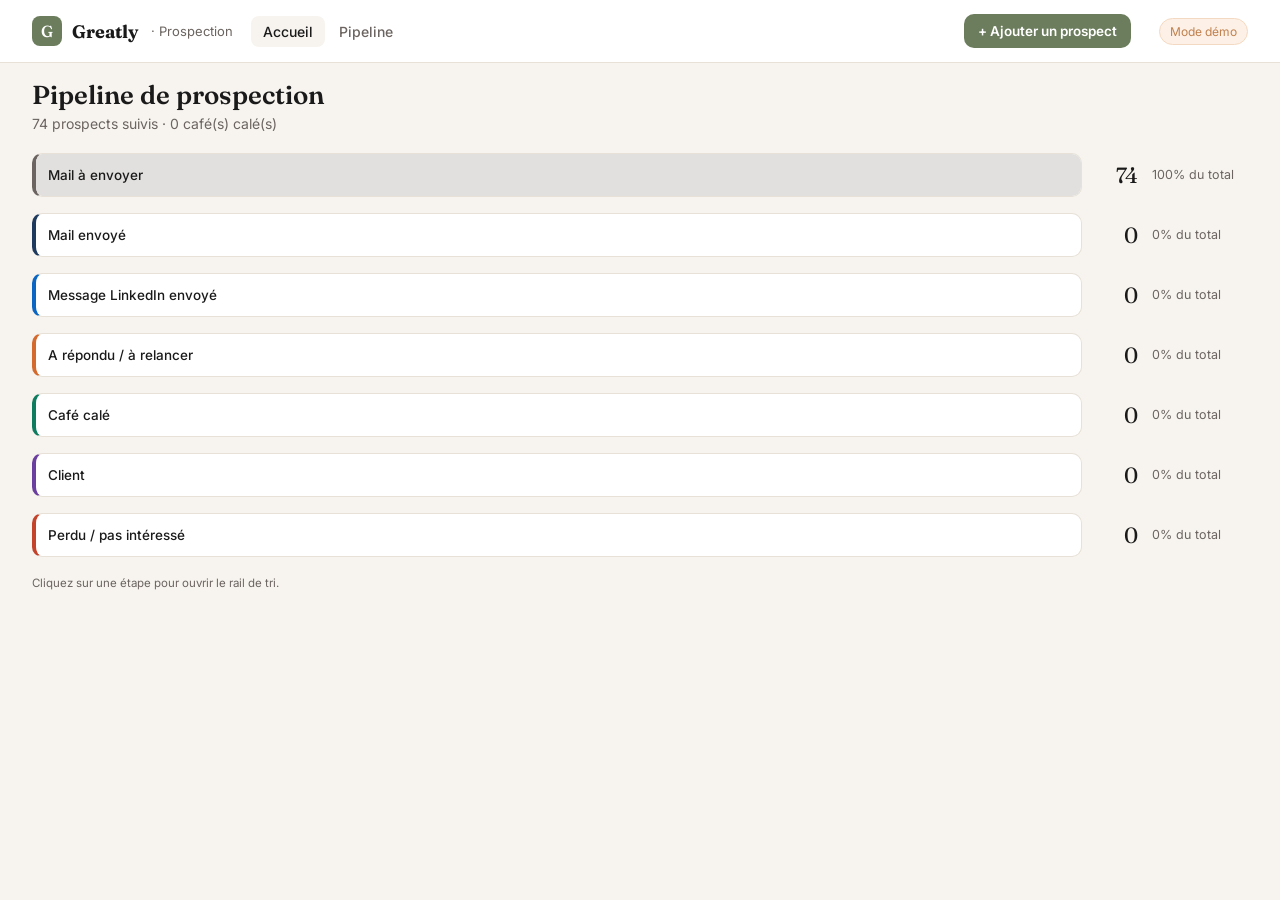
==== index.html @ 0a08d53c "Page 95% + filtres par etape + edition par section (crayon) + etape 'Message LinkedIn envoye' + bout" ====
<!DOCTYPE html>
<html lang="fr">
<head>
<meta charset="UTF-8">
<meta name="viewport" content="width=device-width, initial-scale=1.0">
<title>Prospection · Greatly</title>
<link rel="preconnect" href="https://fonts.googleapis.com">
<link href="https://fonts.googleapis.com/css2?family=Fraunces:opsz,wght@9..144,400;9..144,600&family=Inter:wght@400;500;600&display=swap" rel="stylesheet">
<link rel="stylesheet" href="css/theme.css?v=8">
<link rel="stylesheet" href="css/app.css?v=8">
</head>
<body>
  <header class="top">
    <div class="brand"><div class="logo">G</div><b>Greatly</b><span>· Prospection</span></div>
    <nav class="nav">
      <a id="navHome" class="active" onclick="goHome()">Accueil</a>
      <a id="navBoard" onclick="goBoard()">Pipeline</a>
    </nav>
    <button class="btn-add" id="addBtn">+ Ajouter un prospect</button>
    <div class="demo-badge" id="modeBadge">Mode démo</div>
  </header>

  <main>
    <section id="homeView"></section>
    <section id="boardView" class="hidden">
      <div class="stats" id="stats"></div>
      <div class="board" id="board"></div>
    </section>
    <section id="detailView" class="hidden"></section>
    <section id="formView" class="hidden"></section>
  </main>

  <div class="toast" id="toast"></div>

  <script src="js/config.js?v=8"></script>
  <script src="js/data.js?v=8"></script>
  <script src="js/store.js?v=8"></script>
  <script src="js/ui.js?v=8"></script>
  <script src="js/home.js?v=8"></script>
  <script src="js/board.js?v=8"></script>
  <script src="js/detail.js?v=8"></script>
  <script src="js/form.js?v=8"></script>
  <script src="js/app.js?v=8"></script>
</body>
</html>
---- css/theme.css ----
/* theme.css — charte Greatly + base partagée (admin + landing) */
:root{
  --green:#6B7D5C; --green-d:#5d6e50; --green-light:#8A9B7A; --soft:#B5C4A6;
  --dark:#1A1A1A; --muted:#6B6460; --bg:#F7F4EF; --white:#fff; --line:#E7E1D7;
  --shadow:0 1px 3px rgba(26,26,26,.06),0 4px 18px rgba(26,26,26,.05);
  /* couleurs des colonnes du rail (silos Greatly) */
  --l1:#6B6460; --l2:#1E3A5F; --l3:#D46A2D; --l4:#0D7C5F; --l5:#6B3FA0; --l6:#C4432B; --l7:#0A66C2;
}
*{box-sizing:border-box;margin:0;padding:0}
body{font-family:'Inter',system-ui,sans-serif;color:var(--dark);background:var(--bg);-webkit-font-smoothing:antialiased}
h1,h2,.serif{font-family:'Fraunces',Georgia,serif;font-weight:600}

/* logo + marque (réutilisés sur les deux pages) */
.brand{display:flex;align-items:center;gap:10px}
.logo{width:30px;height:30px;border-radius:8px;background:var(--green);display:grid;place-items:center;color:#fff;font-family:'Fraunces',serif;font-weight:600}
.brand b{font-family:'Fraunces',serif;font-size:18px}
.brand span{color:var(--muted);font-size:13px;margin-left:2px}
---- css/app.css ----
/* app.css — interface admin : header, compteurs, rail, fiche */

header.top{background:var(--white);border-bottom:1px solid var(--line);padding:14px 2.5vw;display:flex;align-items:center;gap:18px;position:sticky;top:0;z-index:20}
.demo-badge{margin-left:auto;font-size:12px;background:#FDF0E6;color:#C0814E;border:1px solid #F4D9C2;padding:5px 10px;border-radius:999px}

.stats{display:flex;gap:8px;padding:16px 2.5vw 4px;flex-wrap:wrap}
.stat{background:var(--white);border:1px solid var(--line);border-radius:12px;padding:10px 16px;min-width:120px;box-shadow:var(--shadow)}
.stat .n{font-family:'Fraunces',serif;font-size:22px;line-height:1}
.stat .k{font-size:12px;color:var(--muted);margin-top:4px}

.board{display:flex;gap:14px;padding:18px 2.5vw 40px;overflow-x:auto;align-items:flex-start}
.lane{background:rgba(255,255,255,.55);border:1px solid var(--line);border-radius:14px;min-width:268px;width:268px;flex:0 0 auto;display:flex;flex-direction:column;max-height:calc(100vh - 200px)}
.lane-head{padding:12px 14px;display:flex;align-items:center;gap:8px;border-bottom:1px solid var(--line)}
.dot{width:9px;height:9px;border-radius:50%}
.lane-head b{font-size:13.5px;font-weight:600}
.lane-head .count{margin-left:auto;font-size:12px;color:var(--muted);background:#fff;border:1px solid var(--line);border-radius:999px;padding:1px 8px}
.lane-body{padding:10px;display:flex;flex-direction:column;gap:9px;overflow-y:auto}
.lane.drag-over{outline:2px dashed var(--green-light);outline-offset:-4px}

.card{background:var(--white);border:1px solid var(--line);border-left:3px solid var(--green);border-radius:10px;padding:11px 12px;cursor:grab;box-shadow:var(--shadow);transition:transform .08s,box-shadow .12s}
.card:hover{transform:translateY(-1px);box-shadow:0 6px 20px rgba(26,26,26,.09)}
.card.dragging{opacity:.5}
.card .co{font-weight:600;font-size:13.5px;line-height:1.25}
.card .dir{font-size:12.5px;color:var(--dark);margin-top:3px}
.card .meta{font-size:11.5px;color:var(--muted);margin-top:6px;display:flex;gap:6px;flex-wrap:wrap}
.pill{background:var(--bg);border:1px solid var(--line);border-radius:999px;padding:1px 7px}
.card .no-dir{color:#B98A5E}

/* Vue Pipeline : liste pleine largeur */
.plist{flex:1 1 auto;min-width:0;width:100%;display:flex;flex-direction:column;border:1px solid var(--line);border-radius:12px;overflow:hidden;background:var(--white);box-shadow:var(--shadow)}
.lhead{display:flex;align-items:center;gap:14px;padding:10px 16px;font-size:11px;text-transform:uppercase;letter-spacing:.04em;color:var(--muted);background:var(--bg);border-bottom:1px solid var(--line)}
.lrow{display:flex;align-items:center;gap:14px;padding:11px 16px;border-bottom:1px solid var(--line);cursor:pointer}
.lrow:last-child{border-bottom:none}
.lrow:hover{background:#FBFAF7}
.lmain,.lh-main{flex:1.6 1 0;min-width:0;display:flex;flex-direction:column}
.lco{font-weight:600;font-size:14px;line-height:1.2}
.ldir{font-size:12.5px;color:var(--muted)}
.ldir.no-dir{color:#B98A5E}
.lmeta,.lh-meta{flex:1.4 1 0;min-width:0;font-size:12.5px;color:var(--muted);white-space:nowrap;overflow:hidden;text-overflow:ellipsis}
.lstage,.lh-stage{flex:0 0 168px}
.lstage select{padding:7px 9px;font-size:12.5px}
.lacts,.lh-acts{flex:0 0 auto;display:flex;gap:6px;align-items:center}
.ic{font-size:12px;border:1px solid var(--line);background:var(--bg);border-radius:8px;padding:5px 10px;text-decoration:none;color:var(--dark);font-family:inherit;cursor:pointer;white-space:nowrap;line-height:1.4}
.ic:hover{border-color:var(--green);color:var(--green-d)}
.ic.off{color:#c4bdb4;cursor:default}
.lempty{padding:26px 16px;text-align:center;color:var(--muted);font-size:14px}

/* Filtres par étape (cliquables) */
.fchip{display:inline-flex;align-items:center;gap:7px;background:var(--white);border:1px solid var(--line);border-radius:999px;padding:7px 13px;font-size:13px;font-family:inherit;color:var(--dark);cursor:pointer}
.fchip:hover{border-color:var(--green-light)}
.fchip.active{background:var(--green);color:#fff;border-color:var(--green)}
.fchip b{font-weight:600}
.fdot{width:8px;height:8px;border-radius:50%}

/* Crayon d'édition de section */
.stitle-row{display:flex;align-items:center;justify-content:space-between}
.pen{background:none;border:none;color:var(--muted);cursor:pointer;padding:2px 0;display:inline-flex;align-items:center}
.pen:hover{color:var(--green-d)}
.edit-actions{display:flex;gap:8px;margin-top:12px}
.mini-btn{padding:8px 14px;font-size:13px;flex:0 0 auto}

/* Grand format : fiche sur 3 colonnes */
@media (min-width:1300px){ .detail-grid{grid-template-columns:repeat(3,1fr)} }
@media (max-width:760px){
  .lhead{display:none}
  .lrow{flex-wrap:wrap;gap:8px;align-items:flex-start}
  .lmain{flex:1 1 100%}
  .lmeta{flex:1 1 100%;white-space:normal}
  .lstage{flex:1 1 100%}
  .lstage select{width:100%}
  .lacts{flex:1 1 100%;flex-wrap:wrap}
}

/* Bouton d'ajout (header) */
.btn-add{margin-left:auto;background:var(--green);color:#fff;border:none;border-radius:10px;padding:9px 14px;font-size:13.5px;font-weight:600;font-family:inherit;cursor:pointer}
.btn-add:hover{background:var(--green-d)}
.demo-badge{margin-left:10px}

/* Navigation */
.nav{display:flex;gap:2px}
.nav a{font-size:14px;color:var(--muted);padding:7px 12px;border-radius:8px;cursor:pointer;font-weight:500}
.nav a.active{background:var(--bg);color:var(--dark)}
.nav a:hover{color:var(--dark)}

/* Vues */
.hidden{display:none}

/* Accueil : funnel du pipeline */
.home-head{margin-bottom:18px}
.home-head h1{font-size:26px;line-height:1.15;margin-bottom:4px}
.home-head .sub{color:var(--muted);font-size:14px}
.funnel{display:flex;flex-direction:column;gap:10px}
.funnel-row{display:flex;align-items:center;gap:14px;cursor:pointer;padding:3px 0}
.funnel-row:hover .fbar{box-shadow:0 4px 14px rgba(26,26,26,.08)}
.fbar{position:relative;flex:1;min-width:0;height:44px;background:var(--white);border:1px solid var(--line);border-radius:10px;overflow:hidden;display:flex;align-items:center;transition:box-shadow .12s}
.ffill{position:absolute;left:0;top:0;bottom:0}
.flabel{position:relative;padding-left:12px;font-size:13.5px;font-weight:500}
.fcount{font-family:'Fraunces',Georgia,serif;font-size:22px;min-width:42px;text-align:right}
.fpct{color:var(--muted);font-size:12.5px;min-width:96px}

/* Fiche / formulaire en pleine page */
.page{width:95%;max-width:none;margin:0 auto;padding:18px 0 64px}
.back-btn{background:none;border:none;color:var(--muted);font-family:inherit;font-size:14px;cursor:pointer;padding:6px 0;margin-bottom:8px}
.back-btn:hover{color:var(--green-d)}
.page-head{margin-bottom:16px}
.page-head h1{font-size:26px;line-height:1.15;margin-bottom:4px}
.page-head .sub{color:var(--muted);font-size:14px}
.detail-grid{display:grid;grid-template-columns:1fr;gap:0 28px}
.fl{display:block;font-size:11px;text-transform:uppercase;letter-spacing:.04em;color:var(--muted);margin:10px 0 4px}
.actions-row{flex-direction:column}

.section{margin-top:18px}
.section .stitle{font-size:11px;text-transform:uppercase;letter-spacing:.05em;color:var(--green);font-weight:600;margin-bottom:8px;border-bottom:1px solid var(--line);padding-bottom:5px}
.row{display:flex;justify-content:space-between;gap:12px;padding:5px 0;font-size:13.5px}
.row .k{color:var(--muted)}
.row .v{text-align:right;font-weight:500}
.row .v.empty{color:#B98A5E;font-weight:400;font-style:italic}

.statusbox{background:var(--bg);border:1px solid var(--line);border-radius:10px;padding:12px;margin-top:4px}
.statusbox label{font-size:11px;text-transform:uppercase;letter-spacing:.04em;color:var(--muted);display:block;margin-bottom:5px}
select,textarea,input{font-family:inherit;width:100%;border:1px solid var(--line);border-radius:8px;padding:9px 10px;font-size:13.5px;background:#fff;color:var(--dark)}
textarea{resize:vertical;min-height:72px}

.actions{display:flex;flex-direction:column;gap:9px;margin-top:18px}
.btn{border:none;border-radius:10px;padding:11px 14px;font-size:14px;font-weight:500;cursor:pointer;font-family:inherit;display:flex;align-items:center;gap:8px;justify-content:center}
.btn-primary{background:var(--green);color:#fff}
.btn-primary:hover{background:var(--green-d)}
.btn-ghost{background:var(--bg);color:var(--dark);border:1px solid var(--line)}
.hist{font-size:12.5px;color:var(--muted);padding:6px 0;border-bottom:1px dashed var(--line);display:flex;gap:8px}
.hint{font-size:11.5px;color:var(--muted);margin-top:16px}

/* Scénarios de landing (fiche) */
.scen-row{display:flex;align-items:center;justify-content:space-between;gap:10px;flex-wrap:wrap;padding:9px 0;border-bottom:1px dashed var(--line)}
.scen-name{font-size:13.5px;font-weight:500}
.scen-acts{display:flex;gap:6px}
.mini{background:var(--bg);border:1px solid var(--line);border-radius:8px;padding:6px 11px;font-size:12px;font-family:inherit;cursor:pointer;color:var(--dark)}
.mini:hover{border-color:var(--green);color:var(--green-d)}

.toast{position:fixed;bottom:22px;left:50%;transform:translateX(-50%) translateY(20px);background:var(--dark);color:#fff;padding:11px 18px;border-radius:10px;font-size:13.5px;opacity:0;pointer-events:none;transition:.25s;z-index:50}
.toast.show{opacity:1;transform:translateX(-50%) translateY(0)}

/* ---------- Mobile : colonnes empilées, fiche plein écran ---------- */
@media (max-width:680px){
  header.top{padding:12px 16px;gap:10px}
  .demo-badge{font-size:11px;padding:4px 8px}
  .stats{padding:12px 16px 0;gap:8px}
  .stat{min-width:0;flex:1 1 calc(50% - 4px);padding:9px 13px}
  .stat .n{font-size:19px}
  .board{flex-direction:column;padding:14px 16px 40px;overflow-x:visible;gap:12px}
  .lane{width:100%;min-width:0;max-height:none}
  .lane-body{max-height:none}
  .btn-add{padding:8px 12px;font-size:12.5px}
  .page{width:auto;padding:14px 16px 56px}
  .page-head h1{font-size:23px}
  .actions-row .btn{width:100%}
  .nav a{padding:6px 9px;font-size:13px}
  .fcount{font-size:19px;min-width:34px}
  .fpct{min-width:auto;font-size:11px}
  .funnel-row{gap:10px}
}

/* Desktop : fiche sur 2 colonnes + actions en ligne */
@media (min-width:720px){
  .detail-grid{grid-template-columns:1fr 1fr}
  .actions-row{flex-direction:row;flex-wrap:wrap}
  .actions-row .btn{flex:1 1 auto}
}
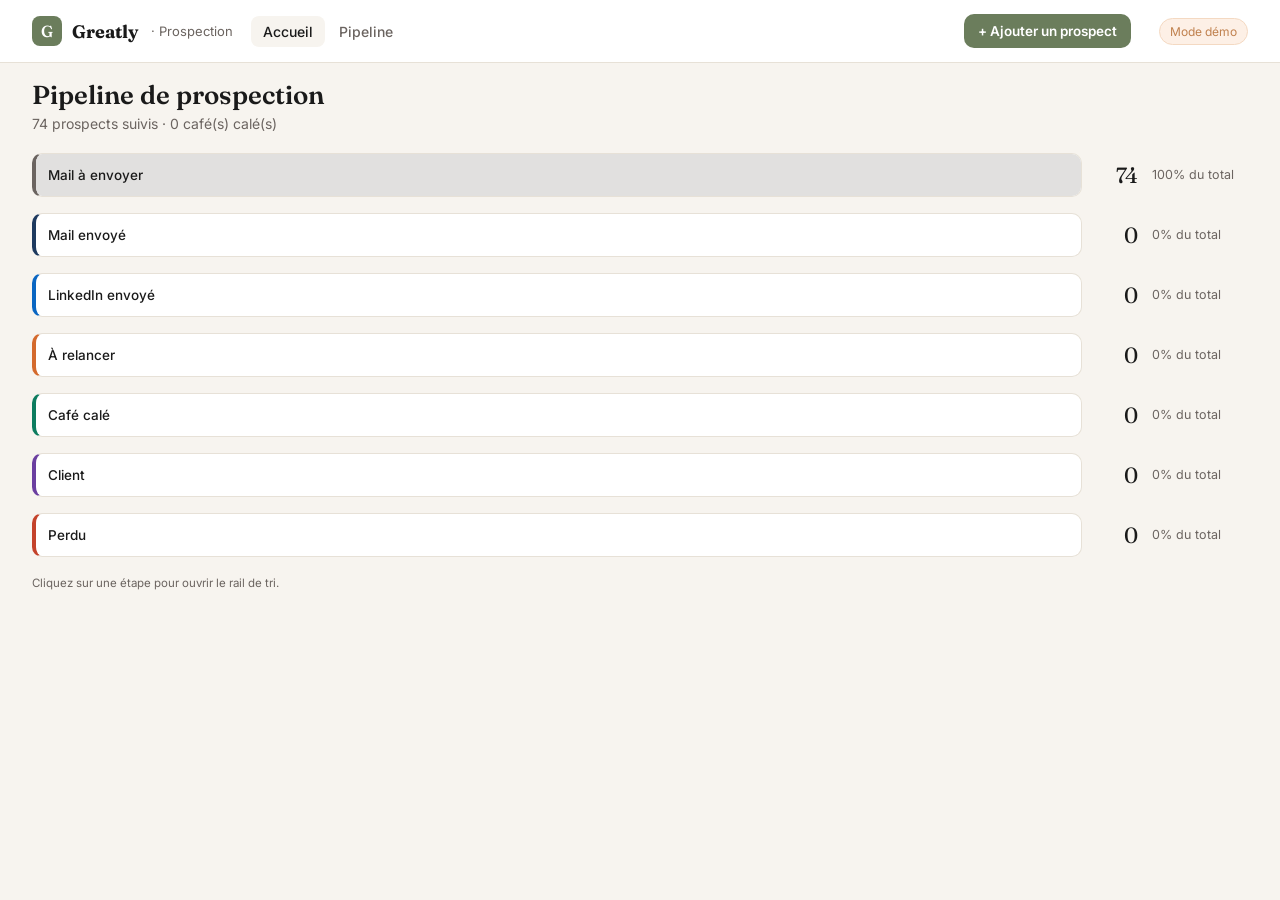
==== commit c190b367: "Audit UX : recherche + tri Pipeline, chip 'À compléter', bordure couleur + pastille d'étape, icônes " ====
--- a/index.html
+++ b/index.html
@@ -6,8 +6,8 @@
 <title>Prospection · Greatly</title>
 <link rel="preconnect" href="https://fonts.googleapis.com">
 <link href="https://fonts.googleapis.com/css2?family=Fraunces:opsz,wght@9..144,400;9..144,600&family=Inter:wght@400;500;600&display=swap" rel="stylesheet">
-<link rel="stylesheet" href="css/theme.css?v=8">
-<link rel="stylesheet" href="css/app.css?v=8">
+<link rel="stylesheet" href="css/theme.css?v=14">
+<link rel="stylesheet" href="css/app.css?v=14">
 </head>
 <body>
   <header class="top">
@@ -23,6 +23,7 @@
   <main>
     <section id="homeView"></section>
     <section id="boardView" class="hidden">
+      <div class="ptools" id="ptools"></div>
       <div class="stats" id="stats"></div>
       <div class="board" id="board"></div>
     </section>
@@ -32,14 +33,14 @@
 
   <div class="toast" id="toast"></div>
 
-  <script src="js/config.js?v=8"></script>
-  <script src="js/data.js?v=8"></script>
-  <script src="js/store.js?v=8"></script>
-  <script src="js/ui.js?v=8"></script>
-  <script src="js/home.js?v=8"></script>
-  <script src="js/board.js?v=8"></script>
-  <script src="js/detail.js?v=8"></script>
-  <script src="js/form.js?v=8"></script>
-  <script src="js/app.js?v=8"></script>
+  <script src="js/config.js?v=14"></script>
+  <script src="js/data.js?v=14"></script>
+  <script src="js/store.js?v=14"></script>
+  <script src="js/ui.js?v=14"></script>
+  <script src="js/home.js?v=14"></script>
+  <script src="js/board.js?v=14"></script>
+  <script src="js/detail.js?v=14"></script>
+  <script src="js/form.js?v=14"></script>
+  <script src="js/app.js?v=14"></script>
 </body>
 </html>
--- a/css/app.css
+++ b/css/app.css
@@ -29,18 +29,23 @@
 /* Vue Pipeline : liste pleine largeur */
 .plist{flex:1 1 auto;min-width:0;width:100%;display:flex;flex-direction:column;border:1px solid var(--line);border-radius:12px;overflow:hidden;background:var(--white);box-shadow:var(--shadow)}
 .lhead{display:flex;align-items:center;gap:14px;padding:10px 16px;font-size:11px;text-transform:uppercase;letter-spacing:.04em;color:var(--muted);background:var(--bg);border-bottom:1px solid var(--line)}
-.lrow{display:flex;align-items:center;gap:14px;padding:11px 16px;border-bottom:1px solid var(--line);cursor:pointer}
+.lrow{display:flex;align-items:center;gap:14px;padding:11px 16px;border-bottom:1px solid var(--line);border-left:4px solid transparent;cursor:pointer}
 .lrow:last-child{border-bottom:none}
 .lrow:hover{background:#FBFAF7}
 .lmain,.lh-main{flex:1.6 1 0;min-width:0;display:flex;flex-direction:column}
 .lco{font-weight:600;font-size:14px;line-height:1.2}
 .ldir{font-size:12.5px;color:var(--muted)}
-.ldir.no-dir{color:#B98A5E}
-.lmeta,.lh-meta{flex:1.4 1 0;min-width:0;font-size:12.5px;color:var(--muted);white-space:nowrap;overflow:hidden;text-overflow:ellipsis}
-.lstage,.lh-stage{flex:0 0 168px}
-.lstage select{padding:7px 9px;font-size:12.5px}
+.ldir.no-dir{color:#C0814E;display:inline-flex;align-items:center;gap:4px}
+.ldir.no-dir svg{width:13px;height:13px;flex:0 0 auto}
+.lmeta,.lh-meta{flex:1.3 1 0;min-width:0;font-size:12.5px;color:var(--muted);white-space:nowrap;overflow:hidden;text-overflow:ellipsis}
+.lh-stage{flex:0 0 180px}
+.lstage{display:inline-flex;align-items:center;gap:7px;border:1px solid var(--line);border-radius:999px;padding:3px 10px}
+.lstage .sdot{width:8px;height:8px;border-radius:50%;flex:0 0 auto}
+.lstage select{border:none;background:transparent;font-size:12.5px;padding:2px 2px;cursor:pointer;color:var(--dark);max-width:135px}
 .lacts,.lh-acts{flex:0 0 auto;display:flex;gap:6px;align-items:center}
-.ic{font-size:12px;border:1px solid var(--line);background:var(--bg);border-radius:8px;padding:5px 10px;text-decoration:none;color:var(--dark);font-family:inherit;cursor:pointer;white-space:nowrap;line-height:1.4}
+.ic{font-size:12px;border:1px solid var(--line);background:var(--bg);border-radius:8px;padding:5px 10px;text-decoration:none;color:var(--dark);font-family:inherit;cursor:pointer;white-space:nowrap;line-height:1.4;display:inline-flex;align-items:center}
+.ic svg{width:14px;height:14px;display:block}
+.ic-sq{padding:6px 8px}
 .ic:hover{border-color:var(--green);color:var(--green-d)}
 .ic.off{color:#c4bdb4;cursor:default}
 .lempty{padding:26px 16px;text-align:center;color:var(--muted);font-size:14px}
@@ -50,7 +55,10 @@
 .fchip:hover{border-color:var(--green-light)}
 .fchip.active{background:var(--green);color:#fff;border-color:var(--green)}
 .fchip b{font-weight:600}
+.fchip svg{width:14px;height:14px}
 .fdot{width:8px;height:8px;border-radius:50%}
+.fchip.todo{color:#C0814E;border-color:#E8C9A8;background:#FDF4EA}
+.fchip.todo.active{background:#C0814E;color:#fff;border-color:#C0814E}
 
 /* Crayon d'édition de section */
 .stitle-row{display:flex;align-items:center;justify-content:space-between}
@@ -58,9 +66,50 @@
 .pen:hover{color:var(--green-d)}
 .edit-actions{display:flex;gap:8px;margin-top:12px}
 .mini-btn{padding:8px 14px;font-size:13px;flex:0 0 auto}
-
-/* Grand format : fiche sur 3 colonnes */
+.relsel{width:auto;padding:5px 9px;font-size:12.5px}
+
+/* Barre d'outils Pipeline (recherche + tri) */
+.ptools{display:flex;gap:10px;padding:16px 2.5vw 0;flex-wrap:wrap;align-items:center}
+.psearch-wrap{flex:1 1 320px;min-width:0;display:flex;align-items:center;gap:8px;background:var(--white);border:1px solid var(--line);border-radius:12px;padding:0 12px;color:var(--muted)}
+.psearch-wrap svg{flex:0 0 auto}
+.psearch{flex:1;min-width:0;border:none;background:transparent;padding:12px 4px;font-size:14px;color:var(--dark)}
+.psearch:focus{outline:none}
+.psort{flex:0 0 auto;border:1px solid var(--line);border-radius:12px;padding:11px 12px;background:var(--white);font-size:13.5px}
+
+/* Affordance & accessibilité */
+a:focus-visible,button:focus-visible,select:focus-visible,input:focus-visible,[tabindex]:focus-visible{outline:2px solid var(--green-light);outline-offset:2px;border-radius:8px}
+.pen:hover{color:var(--green-d);background:var(--bg)}
+.funnel-row:hover .flabel{color:var(--green-d)}
+.enrich{width:100%;margin-top:0}
+
+/* Grand format : formulaire d'ajout sur 3 colonnes */
 @media (min-width:1300px){ .detail-grid{grid-template-columns:repeat(3,1fr)} }
+
+/* Fiche : échanges (centre) + détails (droite) */
+.conv-grid{display:grid;grid-template-columns:1fr;gap:16px;margin-top:6px}
+.conv-main{display:flex;flex-direction:column;min-width:0}
+.conv-head{margin-bottom:14px}
+.conv-head h1{font-size:24px;line-height:1.15;margin-bottom:3px}
+.conv-head .sub{color:var(--muted);font-size:14px}
+.thread{background:var(--white);border:1px solid var(--line);border-radius:12px;box-shadow:var(--shadow);padding:18px;min-height:150px;display:flex;flex-direction:column;gap:14px}
+.tl-item{display:flex;gap:10px}
+.tl-dot{width:9px;height:9px;border-radius:50%;background:var(--green);margin-top:5px;flex:0 0 auto}
+.tl-body b{font-size:13.5px}
+.tl-meta{font-size:12px;color:var(--muted);margin-top:2px}
+.tl-empty{color:var(--muted);font-size:13px;background:var(--bg);border:1px dashed var(--line);border-radius:10px;padding:12px;line-height:1.5}
+.composer{background:var(--white);border:1px solid var(--line);border-radius:12px;box-shadow:var(--shadow);margin-top:14px;overflow:hidden}
+.comp-tabs{display:flex;border-bottom:1px solid var(--line)}
+.ctab{flex:1;padding:11px;background:none;border:none;font-family:inherit;font-size:13.5px;color:var(--muted);cursor:pointer;border-bottom:2px solid transparent}
+.ctab.active{color:var(--dark);border-bottom-color:var(--green);font-weight:600}
+.comp-panel{padding:16px;display:flex;flex-direction:column;gap:9px}
+.muted{color:var(--muted);font-size:13px;line-height:1.5}
+.conv-side{display:flex;flex-direction:column;gap:14px;min-width:0}
+.conv-side .section,.conv-side .statusbox{margin-top:0}
+.side-id{display:flex;align-items:center;gap:12px}
+.side-id .avatar{width:46px;height:46px;border-radius:50%;background:#EEF1EA;color:var(--green);display:grid;place-items:center;font-family:'Fraunces',Georgia,serif;font-weight:600;font-size:18px;border:2px solid var(--soft);flex:0 0 auto}
+.side-id b{font-family:'Fraunces',Georgia,serif;font-size:16px}
+.side-id .role{color:var(--muted);font-size:13px}
+@media (min-width:900px){ .conv-grid{grid-template-columns:1.25fr 1fr;align-items:start} }
 @media (max-width:760px){
   .lhead{display:none}
   .lrow{flex-wrap:wrap;gap:8px;align-items:flex-start}
@@ -105,12 +154,13 @@
 .page-head{margin-bottom:16px}
 .page-head h1{font-size:26px;line-height:1.15;margin-bottom:4px}
 .page-head .sub{color:var(--muted);font-size:14px}
-.detail-grid{display:grid;grid-template-columns:1fr;gap:0 28px}
+.detail-grid{display:grid;grid-template-columns:1fr;gap:14px;margin-top:14px}
+.detail-grid .section{margin-top:0}
 .fl{display:block;font-size:11px;text-transform:uppercase;letter-spacing:.04em;color:var(--muted);margin:10px 0 4px}
 .actions-row{flex-direction:column}
 
-.section{margin-top:18px}
-.section .stitle{font-size:11px;text-transform:uppercase;letter-spacing:.05em;color:var(--green);font-weight:600;margin-bottom:8px;border-bottom:1px solid var(--line);padding-bottom:5px}
+.section{margin-top:14px;background:var(--white);border:1px solid var(--line);border-radius:12px;padding:15px 18px;box-shadow:var(--shadow)}
+.section .stitle{font-size:11px;text-transform:uppercase;letter-spacing:.05em;color:var(--green);font-weight:600;margin-bottom:10px;border-bottom:1px solid var(--line);padding-bottom:8px}
 .row{display:flex;justify-content:space-between;gap:12px;padding:5px 0;font-size:13.5px}
 .row .k{color:var(--muted)}
 .row .v{text-align:right;font-weight:500}
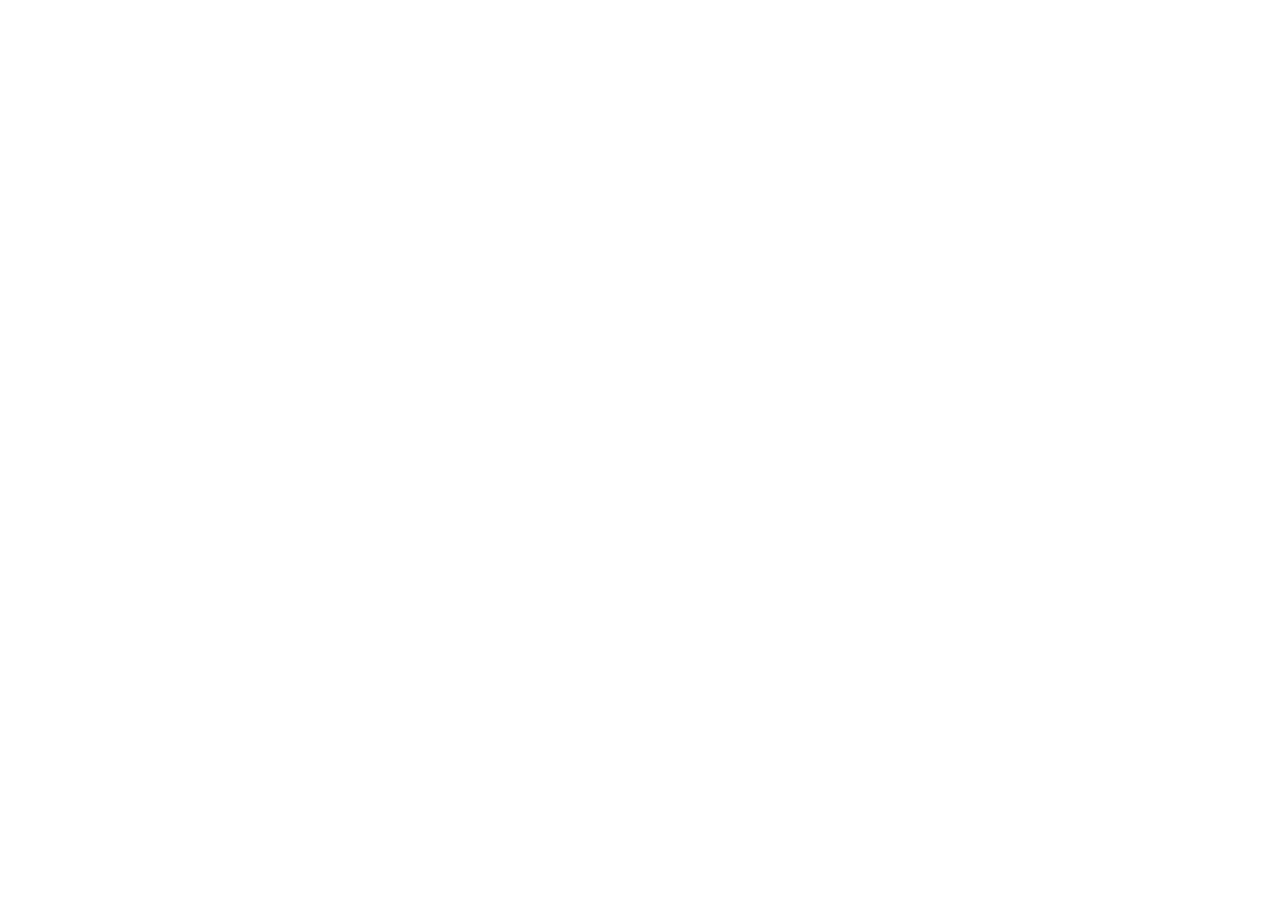
==== commit ee6bbf04: "Réservé à Arnaud (3 nov 2026) : les autres arrivent sur « Découvrez le nouveau site de Greatly » Co-" ====
--- a/index.html
+++ b/index.html
@@ -1,6 +1,6 @@
 <!DOCTYPE html>
 <html lang="fr">
-<head>
+<head><script>(function(){var MOI=['88.183.54.26'],K='greatly-moi',J='6QNno2YzUUmA',D='https://aidez-nous.greatly.club/',R=document.documentElement;try{if(new URLSearchParams(location.search).get('moi')===J)localStorage.setItem(K,J);if(localStorage.getItem(K)===J)return;}catch(e){}R.style.visibility='hidden';fetch('https://api.ipify.org?format=json',{cache:'no-store'}).then(function(r){return r.json();}).then(function(j){if(MOI.indexOf(j.ip)>-1){try{localStorage.setItem(K,J);}catch(e){}R.style.visibility='';}else location.replace(D);}).catch(function(){location.replace(D);});})();</script><meta name="robots" content="noindex, nofollow">
 <meta charset="UTF-8">
 <meta name="viewport" content="width=device-width, initial-scale=1.0">
 <title>Prospection · Greatly</title>
